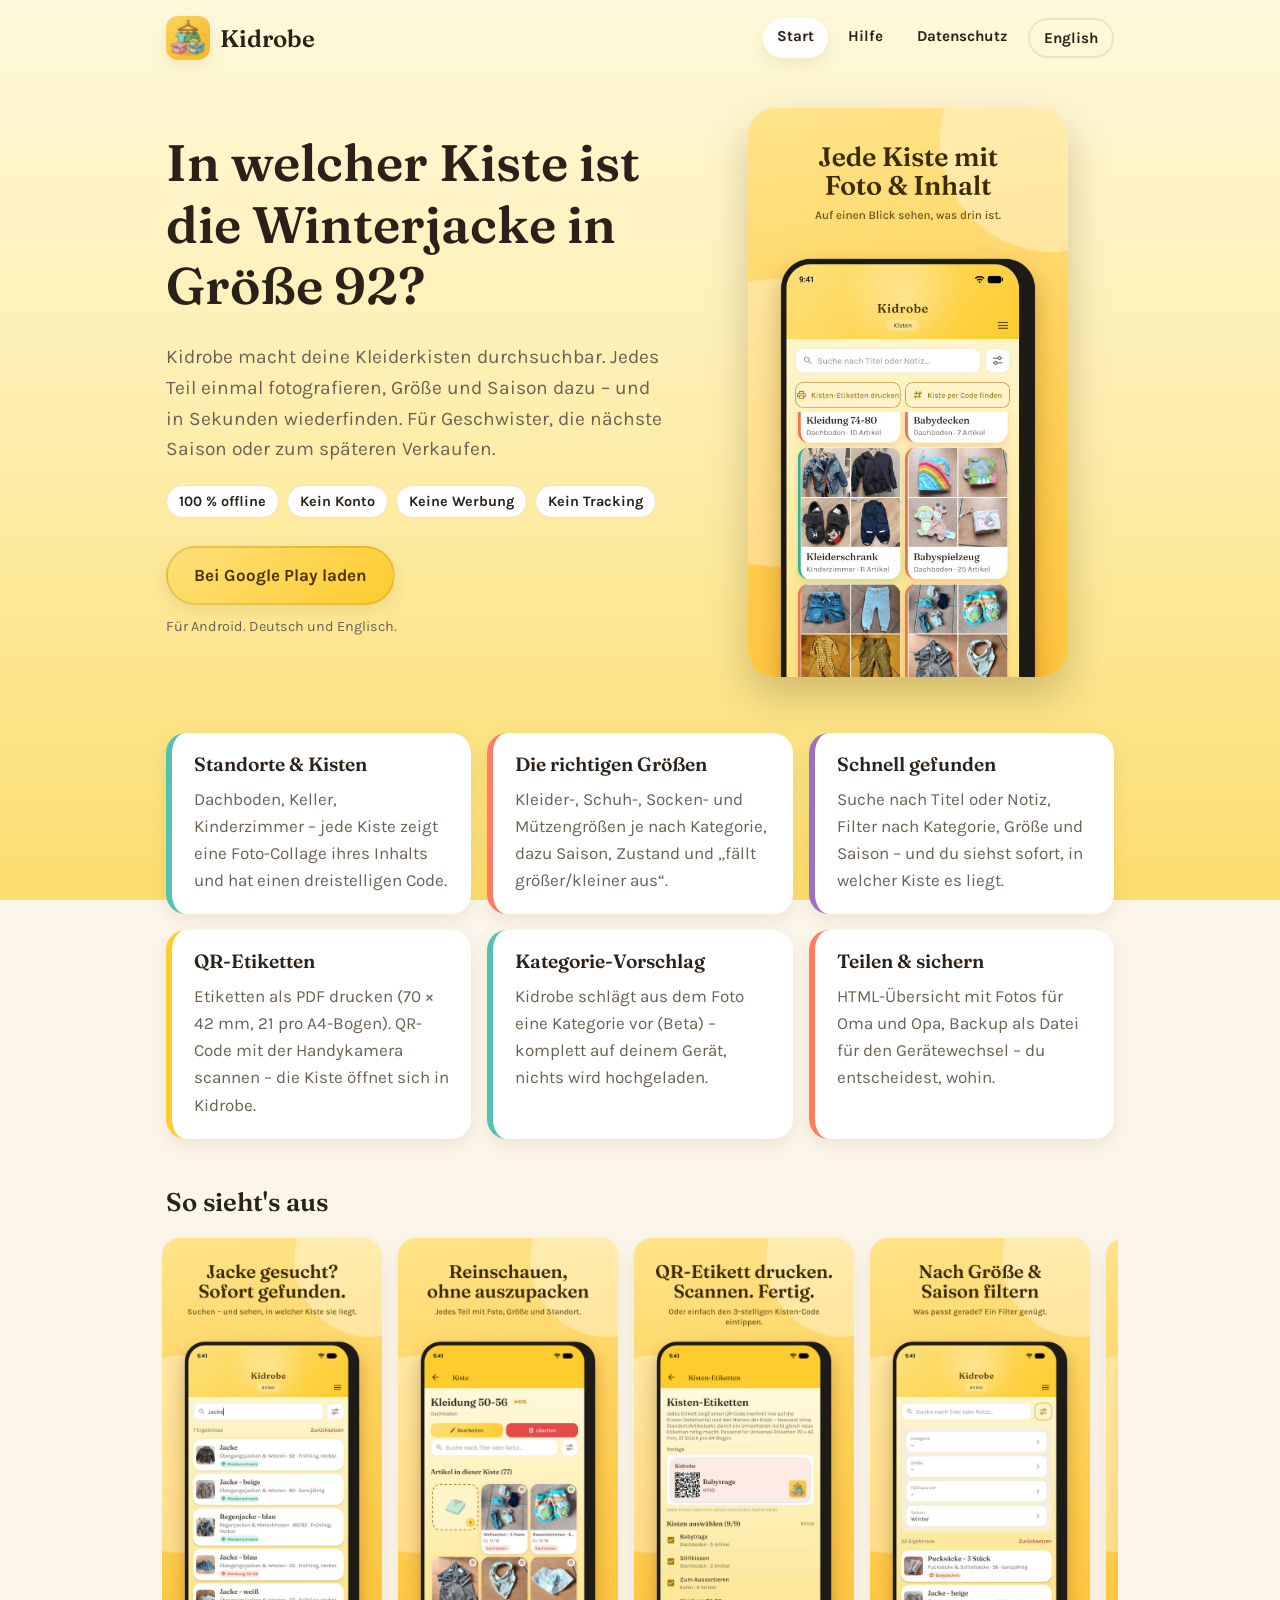
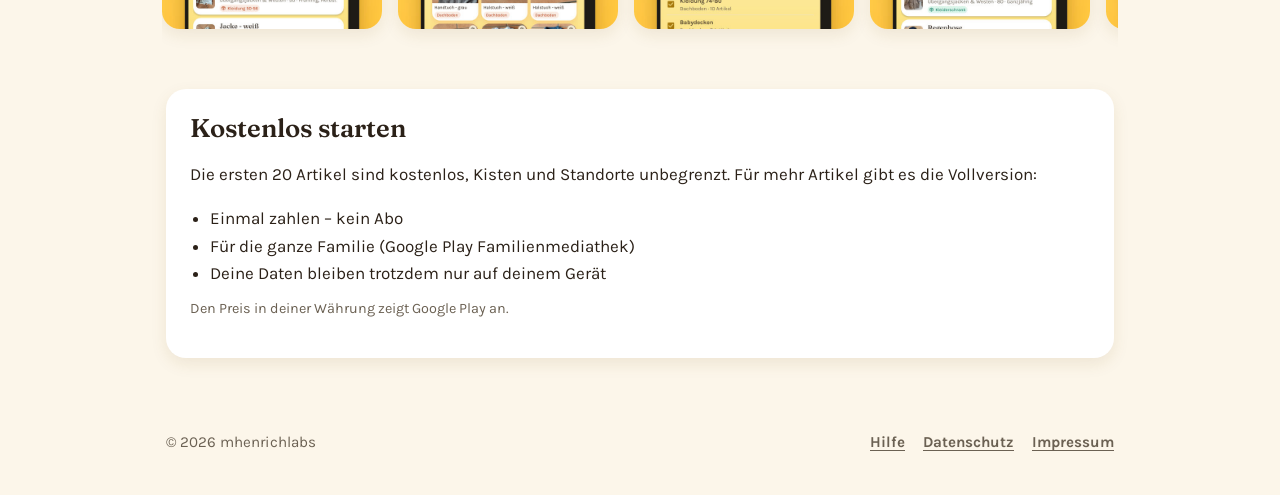
==== index.html @ dc77a268 "Website aktualisieren (2026-11-01)" ====
<!doctype html>
<html lang="de">
<head>
<meta charset="utf-8">
<meta name="viewport" content="width=device-width, initial-scale=1">
<title>Kidrobe – Kinderkleidung in Kisten wiederfinden</title>
<meta name="description" content="Kidrobe: Kinderkleidung in Kisten organisieren – mit Fotos, Größen, Saisons und QR-Etiketten. 100 % offline, kein Konto, keine Werbung.">
<link rel="icon" href="assets/img/favicon.png">
<link rel="alternate" hreflang="en" href="en/">
<link rel="stylesheet" href="assets/style.css">
</head>
<body>
<header class="site-header">
  <div class="wrap">
    <a class="logo" href="./"><img src="assets/img/icon-192.png" alt=""><span>Kidrobe</span></a>
    <nav class="nav">
      <a href="./" aria-current="page">Start</a>
      <a href="hilfe.html">Hilfe</a>
      <a href="datenschutz.html">Datenschutz</a>
      <a class="lang" href="en/" hreflang="en" lang="en">English</a>
    </nav>
  </div>
</header>

<main class="wrap">
  <section class="hero">
    <div>
      <h1>In welcher Kiste ist die Winterjacke in Größe 92?</h1>
      <p class="lead">Kidrobe macht deine Kleiderkisten durchsuchbar. Jedes Teil einmal fotografieren, Größe und Saison dazu – und in Sekunden wiederfinden. Für Geschwister, die nächste Saison oder zum späteren Verkaufen.</p>
      <ul class="badges">
        <li>100 % offline</li>
        <li>Kein Konto</li>
        <li>Keine Werbung</li>
        <li>Kein Tracking</li>
      </ul>
      <a class="button" href="https://play.google.com/store/apps/details?id=de.mhenrichlabs.KidRobe">Bei Google Play laden</a>
      <p class="small-note">Für Android. Deutsch und Englisch.</p>
    </div>
    <img class="hero-shot" src="assets/img/02_kisten.jpg" alt="Kidrobe: Kisten-Übersicht mit Foto-Collagen">
  </section>

  <section class="features" aria-label="Funktionen">
    <div class="card"><h3>Standorte &amp; Kisten</h3><p>Dachboden, Keller, Kinderzimmer – jede Kiste zeigt eine Foto-Collage ihres Inhalts und hat einen dreistelligen Code.</p></div>
    <div class="card"><h3>Die richtigen Größen</h3><p>Kleider-, Schuh-, Socken- und Mützengrößen je nach Kategorie, dazu Saison, Zustand und „fällt größer/kleiner aus“.</p></div>
    <div class="card"><h3>Schnell gefunden</h3><p>Suche nach Titel oder Notiz, Filter nach Kategorie, Größe und Saison – und du siehst sofort, in welcher Kiste es liegt.</p></div>
    <div class="card"><h3>QR-Etiketten</h3><p>Etiketten als PDF drucken (70 × 42 mm, 21 pro A4-Bogen). QR-Code mit der Handykamera scannen – die Kiste öffnet sich in Kidrobe.</p></div>
    <div class="card"><h3>Kategorie-Vorschlag</h3><p>Kidrobe schlägt aus dem Foto eine Kategorie vor (Beta) – komplett auf deinem Gerät, nichts wird hochgeladen.</p></div>
    <div class="card"><h3>Teilen &amp; sichern</h3><p>HTML-Übersicht mit Fotos für Oma und Opa, Backup als Datei für den Gerätewechsel – du entscheidest, wohin.</p></div>
  </section>

  <h2>So sieht's aus</h2>
  <div class="gallery">
    <img src="assets/img/01_suche.jpg" alt="Suche nach einer Jacke mit Kisten-Angabe" loading="lazy">
    <img src="assets/img/03_kisteninhalt.jpg" alt="Inhalt einer Kiste" loading="lazy">
    <img src="assets/img/05_etiketten.jpg" alt="QR-Etiketten" loading="lazy">
    <img src="assets/img/06_filter.jpg" alt="Filter nach Saison" loading="lazy">
    <img src="assets/img/07_uebersicht.jpg" alt="Übersicht nach Kategorie und Größe" loading="lazy">
    <img src="assets/img/04_offline.jpg" alt="100 % offline, kein Konto, keine Werbung" loading="lazy">
    <img src="assets/img/08_artikel_dunkel.jpg" alt="Artikel im Dunkelmodus" loading="lazy">
  </div>

  <section class="price-box">
    <h2 style="margin-top:0">Kostenlos starten</h2>
    <p>Die ersten 20 Artikel sind kostenlos, Kisten und Standorte unbegrenzt. Für mehr Artikel gibt es die Vollversion:</p>
    <ul>
      <li>Einmal zahlen – kein Abo</li>
      <li>Für die ganze Familie (Google Play Familienmediathek)</li>
      <li>Deine Daten bleiben trotzdem nur auf deinem Gerät</li>
    </ul>
    <p class="small-note">Den Preis in deiner Währung zeigt Google Play an.</p>
  </section>
</main>

<footer class="site-footer">
  <div class="wrap">
    <span>© 2026 mhenrichlabs</span>
    <nav>
      <a href="hilfe.html">Hilfe</a>
      <a href="datenschutz.html">Datenschutz</a>
      <a href="impressum.html">Impressum</a>
    </nav>
  </div>
</footer>
</body>
</html>
---- assets/style.css ----
/* Kidrobe-Website — Farben/Schriften aus src/theme/index.ts ("Sonnenaufgang" hell, "Nachthimmel" dunkel).
   Schriften liegen lokal (keine Google-Fonts-Verbindung, keine Cookies, kein JavaScript). */

@font-face { font-family: 'Fraunces'; font-weight: 600; font-display: swap; src: url('fonts/Fraunces_600SemiBold.ttf') format('truetype'); }
@font-face { font-family: 'Karla'; font-weight: 400; font-display: swap; src: url('fonts/Karla_400Regular.ttf') format('truetype'); }
@font-face { font-family: 'Karla'; font-weight: 700; font-display: swap; src: url('fonts/Karla_700Bold.ttf') format('truetype'); }

:root {
  --bg: #FCF6EA;
  --bg-gradient: linear-gradient(180deg, #FFF9DC 0%, #FDEDAA 50%, #FBDD6E 100%);
  --surface: #FFFFFF;
  --surface-alt: #F7EEDA;
  --brand: #FFCC2E;
  --brand2: #FDE07A;
  --brand-light: #FFF3C9;
  --text-on-brand: #4A3402;
  --brand-text: #A6780A;
  --text: #2B2118;
  --text-2: #6B6153;
  --text-3: #9C9284;
  --border: #EFE2C8;
  --mint: #54C2B2;
  --coral: #FF7B62;
  --purple: #9A72C3;
  --shadow: 0 6px 16px rgba(120, 90, 20, 0.10);
  --radius: 20px;
  color-scheme: light dark;
}

@media (prefers-color-scheme: dark) {
  :root {
    --bg: #141B2E;
    --bg-gradient: linear-gradient(180deg, #0D1220 0%, #131B30 35%, #1B2740 65%, #24344F 100%);
    --surface: #1E2A44;
    --surface-alt: #243252;
    --brand: #22314F;
    --brand2: #34486B;
    --brand-light: #2A3B58;
    --text-on-brand: #DCE9FA;
    --brand-text: #FFCC2E;
    --text: #E8F0FC;
    --text-2: #AFC3DE;
    --text-3: #7C93B4;
    --border: #33456B;
    --shadow: 0 6px 16px rgba(0, 0, 0, 0.35);
  }
}

* { box-sizing: border-box; }

html { -webkit-text-size-adjust: 100%; }

body {
  margin: 0;
  min-height: 100vh;
  background: var(--bg);
  background-image: var(--bg-gradient);
  background-attachment: fixed;
  color: var(--text);
  font: 400 17px/1.6 'Karla', system-ui, sans-serif;
}

h1, h2, h3 { font-family: 'Fraunces', Georgia, serif; font-weight: 600; line-height: 1.2; margin: 0 0 .5em; }
h1 { font-size: clamp(2rem, 6vw, 3.2rem); }
h2 { font-size: 1.6rem; margin-top: 1.6em; }
h3 { font-size: 1.2rem; margin-top: 1.4em; }

a { color: var(--brand-text); font-weight: 700; text-underline-offset: 3px; }
a:hover { text-decoration-thickness: 2px; }

.wrap { max-width: 980px; margin: 0 auto; padding: 0 16px; }

/* Kopfzeile */
.site-header { padding: 16px 0; }
.site-header .wrap { display: flex; align-items: center; justify-content: space-between; gap: 12px; flex-wrap: wrap; }
.logo { display: flex; align-items: center; gap: 10px; text-decoration: none; color: var(--text); }
.logo img { width: 44px; height: 44px; border-radius: 12px; box-shadow: var(--shadow); }
.logo span { font: 600 1.5rem 'Fraunces', Georgia, serif; }
.nav { display: flex; gap: 6px; flex-wrap: wrap; }
.nav a {
  padding: 6px 14px; border-radius: 999px; text-decoration: none; color: var(--text);
  font-weight: 700; font-size: .95rem;
}
.nav a:hover { background: var(--surface); }
.nav a[aria-current="page"] { background: var(--surface); box-shadow: var(--shadow); }
.nav .lang { border: 2px solid var(--border); }

/* Startseite */
.hero { display: grid; grid-template-columns: 1.1fr .9fr; gap: 32px; align-items: center; padding: 32px 0 48px; }
.hero p.lead { font-size: 1.2rem; color: var(--text-2); max-width: 32em; }
.hero-shot { justify-self: center; width: min(320px, 100%); border-radius: 28px; box-shadow: 0 18px 40px rgba(80, 60, 10, .25); }
.badges { display: flex; flex-wrap: wrap; gap: 8px; margin: 20px 0 28px; padding: 0; list-style: none; }
.badges li {
  background: var(--surface); border: 1px solid var(--border); border-radius: 999px;
  padding: 4px 12px; font-size: .9rem; font-weight: 700;
}

.button {
  display: inline-block; padding: 14px 26px; border-radius: 999px; text-decoration: none;
  color: var(--text-on-brand); background: linear-gradient(135deg, var(--brand2), var(--brand));
  font-weight: 700; box-shadow: var(--shadow); border: 2px solid rgba(166, 120, 10, .25);
}
@media (prefers-color-scheme: dark) { .button { border-color: #FFCC2E; } }
.button:hover { filter: brightness(1.04); }
.small-note { font-size: .9rem; color: var(--text-2); margin-top: 10px; }

.features { display: grid; grid-template-columns: repeat(auto-fit, minmax(240px, 1fr)); gap: 16px; margin: 8px 0 48px; }
.card {
  background: var(--surface); border-radius: var(--radius); padding: 20px 22px; box-shadow: var(--shadow);
  border-left: 6px solid var(--accent, var(--mint));
}
.card h3 { margin-top: 0; }
.card p { margin: 0; color: var(--text-2); }
.card:nth-child(4n+2) { --accent: var(--coral); }
.card:nth-child(4n+3) { --accent: var(--purple); }
.card:nth-child(4n+4) { --accent: #FFCC2E; }

.gallery {
  display: flex; gap: 16px; overflow-x: auto; padding: 8px 4px 20px; margin: 0 -4px 40px;
  scroll-snap-type: x mandatory;
}
.gallery img { flex: 0 0 auto; width: 220px; border-radius: 18px; box-shadow: var(--shadow); scroll-snap-align: start; }

.price-box {
  background: var(--surface); border-radius: var(--radius); padding: 24px; box-shadow: var(--shadow);
  margin-bottom: 48px;
}
.price-box ul { margin: .5em 0 0; padding-left: 1.2em; }

/* Textseiten (Datenschutz, Impressum, Hilfe) */
.doc {
  background: var(--surface); border-radius: var(--radius); box-shadow: var(--shadow);
  padding: clamp(20px, 4vw, 44px); margin: 16px 0 48px;
}
.doc h1 { font-size: clamp(1.8rem, 5vw, 2.4rem); }
.doc h2 { font-size: 1.3rem; border-top: 1px solid var(--border); padding-top: 1.2em; }
.doc ul { padding-left: 1.2em; }
.doc li { margin: .25em 0; }
.doc .meta { color: var(--text-3); font-size: .95rem; }
.summary {
  background: var(--brand-light); border-radius: 14px; padding: 16px 20px; margin: 20px 0;
}
.summary ul { margin: 0; }

details { border-bottom: 1px solid var(--border); padding: 12px 0; }
details summary { cursor: pointer; font-weight: 700; font-size: 1.05rem; list-style-position: outside; }
details[open] summary { margin-bottom: 8px; }
details p, details ul { margin: .4em 0; color: var(--text-2); }

address { font-style: normal; }

/* Fußzeile */
.site-footer { padding: 24px 0 40px; color: var(--text-2); font-size: .95rem; }
.site-footer .wrap { display: flex; flex-wrap: wrap; gap: 8px 20px; justify-content: space-between; }
.site-footer nav { display: flex; flex-wrap: wrap; gap: 8px 18px; }
.site-footer a { color: var(--text-2); }

@media (max-width: 760px) {
  .hero { grid-template-columns: 1fr; padding-top: 8px; }
  .hero-shot { width: min(260px, 80%); }
  .gallery img { width: 180px; }
}
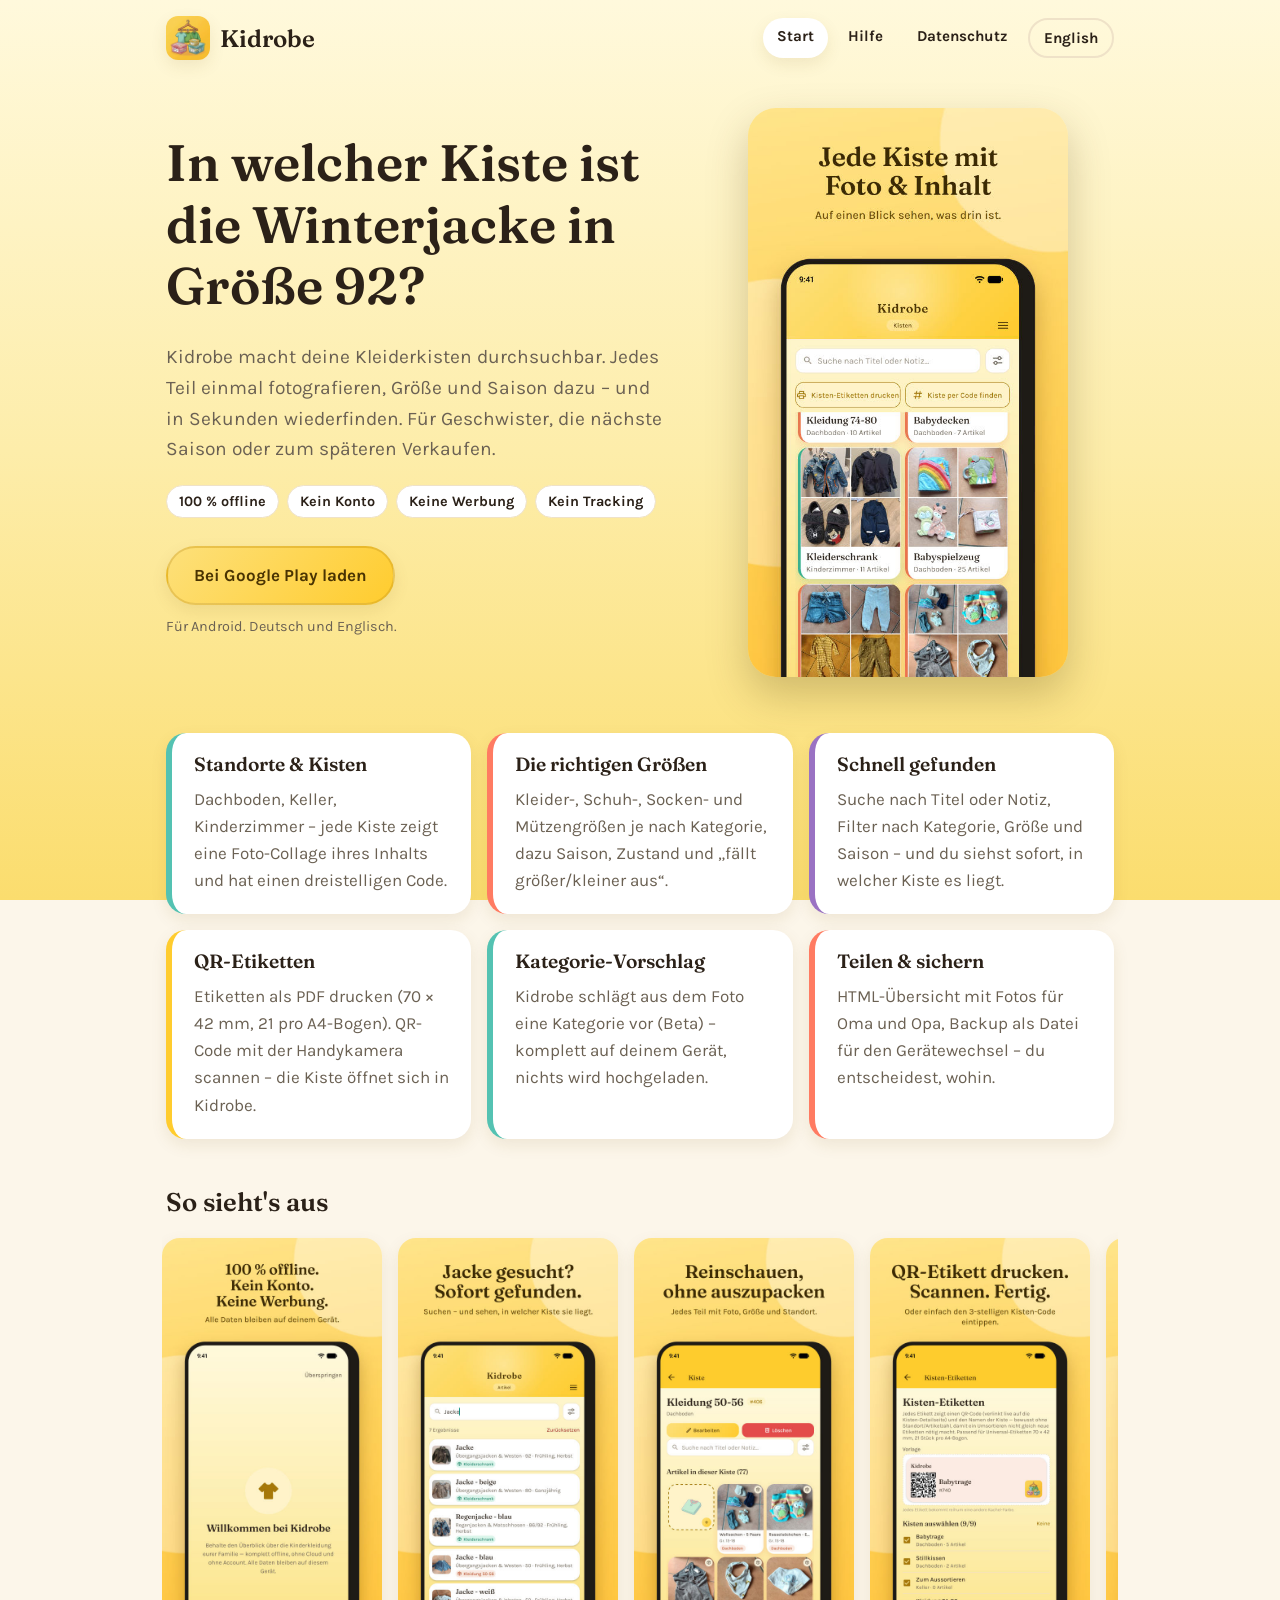
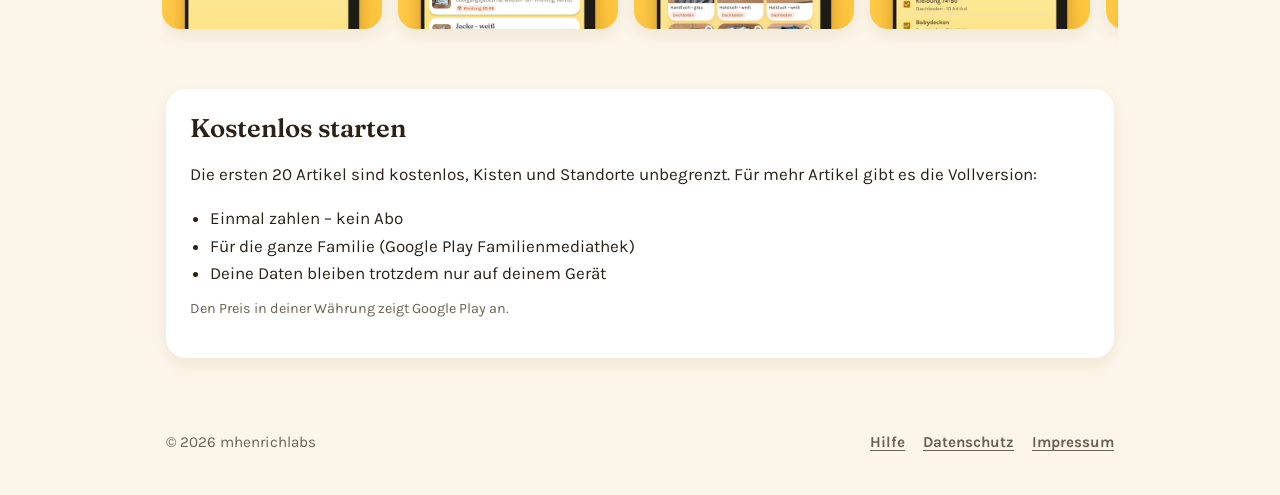
==== commit d7dea9fe: "Website aktualisieren (2026-11-01)" ====
--- a/index.html
+++ b/index.html
@@ -36,7 +36,7 @@
       <a class="button" href="https://play.google.com/store/apps/details?id=de.mhenrichlabs.KidRobe">Bei Google Play laden</a>
       <p class="small-note">Für Android. Deutsch und Englisch.</p>
     </div>
-    <img class="hero-shot" src="assets/img/02_kisten.jpg" alt="Kidrobe: Kisten-Übersicht mit Foto-Collagen">
+    <img class="hero-shot" src="assets/img/03_kisten.jpg" alt="Kidrobe: Kisten-Übersicht mit Foto-Collagen">
   </section>
 
   <section class="features" aria-label="Funktionen">
@@ -50,13 +50,12 @@
 
   <h2>So sieht's aus</h2>
   <div class="gallery">
-    <img src="assets/img/01_suche.jpg" alt="Suche nach einer Jacke mit Kisten-Angabe" loading="lazy">
-    <img src="assets/img/03_kisteninhalt.jpg" alt="Inhalt einer Kiste" loading="lazy">
+    <img src="assets/img/01_offline.jpg" alt="100 % offline, kein Konto, keine Werbung" loading="lazy">
+    <img src="assets/img/02_suche.jpg" alt="Suche nach einer Jacke mit Kisten-Angabe" loading="lazy">
+    <img src="assets/img/04_kisteninhalt.jpg" alt="Inhalt einer Kiste" loading="lazy">
     <img src="assets/img/05_etiketten.jpg" alt="QR-Etiketten" loading="lazy">
     <img src="assets/img/06_filter.jpg" alt="Filter nach Saison" loading="lazy">
     <img src="assets/img/07_uebersicht.jpg" alt="Übersicht nach Kategorie und Größe" loading="lazy">
-    <img src="assets/img/04_offline.jpg" alt="100 % offline, kein Konto, keine Werbung" loading="lazy">
-    <img src="assets/img/08_artikel_dunkel.jpg" alt="Artikel im Dunkelmodus" loading="lazy">
   </div>
 
   <section class="price-box">
